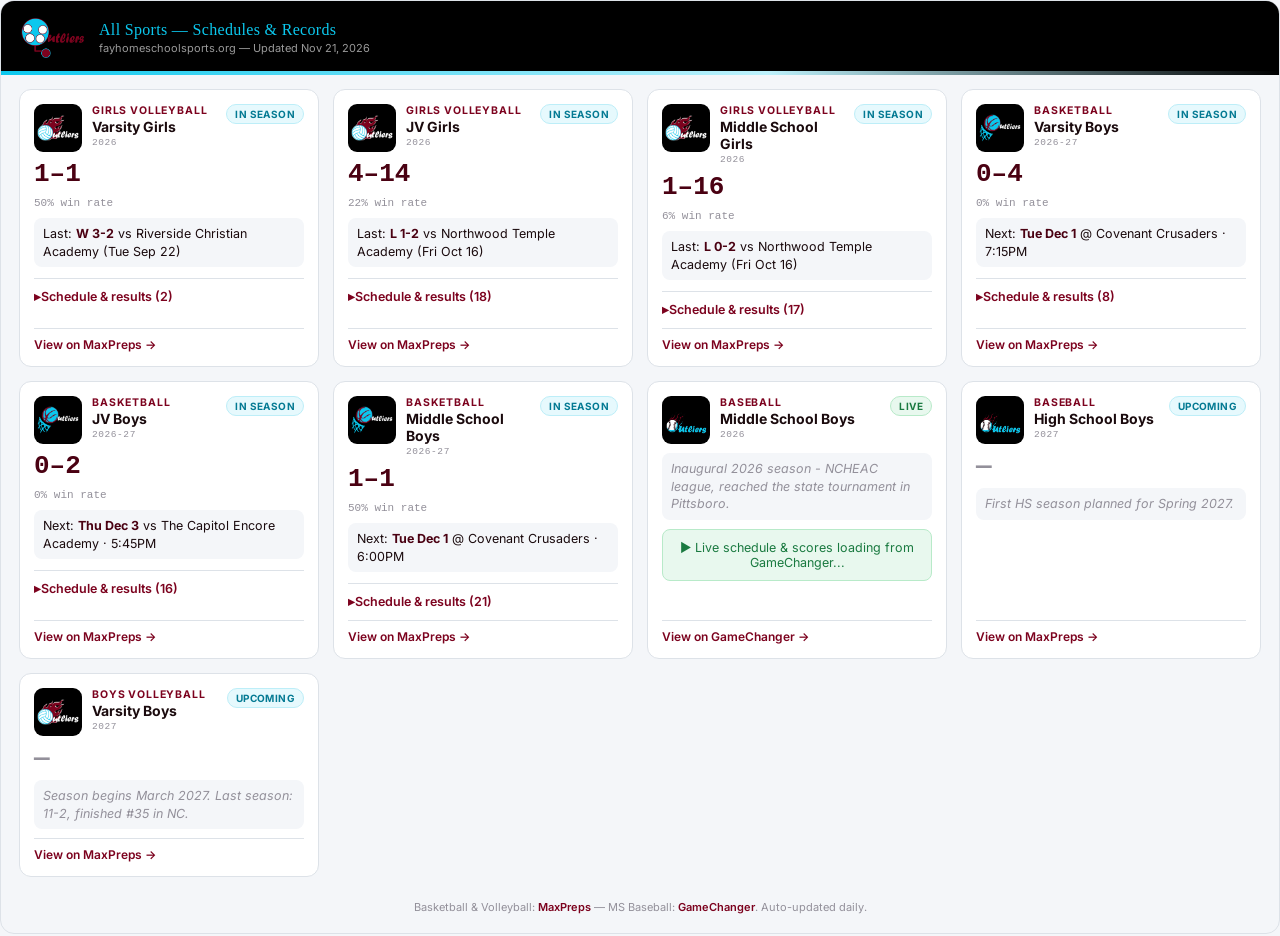
==== widget-all-sports.html @ 127111e1 "Daily update 2026-11-21 17:50 UTC" ====
<!DOCTYPE html>
<html lang="en">
<head>
<meta charset="UTF-8">
<meta name="viewport" content="width=device-width,initial-scale=1">
<title>Outliers Athletics</title>
<style>
*{box-sizing:border-box;margin:0;padding:0;}
body{background:#F4F6F9;font-family:'Inter',-apple-system,BlinkMacSystemFont,'Segoe UI',Roboto,sans-serif;color:#1a0a0d;}
.widget{border:1px solid #DDE2E8;border-radius:14px;overflow:hidden;background:#F4F6F9;}
.hdr{background:#000;color:#fff;padding:16px 20px;position:relative;display:flex;align-items:center;gap:14px;flex-wrap:wrap;}
.hdr::after{content:'';position:absolute;left:0;right:0;bottom:0;height:4px;background:linear-gradient(90deg,#0bc8ee,#bdf1fb 60%,transparent);}
.hdr img{height:42px;width:auto;}
.hdr-title{flex:1;}
.hdr h1{font-family:'Forte','Comic Sans MS',cursive;font-size:16px;color:#0bc8ee;font-weight:normal;letter-spacing:.02em;}
.hdr .upd{font-size:11px;opacity:.6;margin-top:2px;}
.grid{display:grid;grid-template-columns:repeat(auto-fit,minmax(260px,1fr));gap:14px;padding:14px 18px 18px;}
.card{background:#fff;border:1px solid #DDE2E8;border-radius:12px;padding:14px;display:flex;flex-direction:column;gap:9px;}
.card.err{border-color:#F5C9D1;background:#FDEDEF;}
.card-head{display:flex;align-items:flex-start;gap:10px;}
.badge{width:48px;height:48px;flex:none;background:#000;border-radius:9px;display:flex;align-items:center;justify-content:center;overflow:hidden;}
.badge img{width:88%;height:88%;object-fit:contain;}
.card-titles{flex:1;}
.sport{font-size:10.5px;letter-spacing:.08em;text-transform:uppercase;color:#7c021e;font-weight:700;margin-bottom:1px;}
.level{font-size:14px;font-weight:700;color:#1a0a0d;}
.yr{font-size:9.5px;letter-spacing:.06em;text-transform:uppercase;color:#93909a;font-family:monospace;margin-top:2px;}
.status{font-size:10px;font-weight:700;letter-spacing:.04em;text-transform:uppercase;padding:3px 8px;border-radius:999px;white-space:nowrap;flex:none;background:#F4F6F9;color:#93909a;border:1px solid #DDE2E8;}
.status.final{background:#FDEDEF;color:#7c021e;border-color:#F5C9D1;}
.status.pre{background:#E6F9FD;color:#047a93;border-color:#BDEEF8;}
.status.live{background:#E8F8EE;color:#1a7a40;border-color:#B8EAC9;}
.rec{font-size:26px;font-weight:800;color:#4a0112;font-family:monospace;line-height:1;}
.pct{font-size:11px;color:#93909a;font-family:monospace;margin-top:1px;}
.note{font-size:12.5px;color:#93909a;font-style:italic;line-height:1.4;background:#F4F6F9;border-radius:8px;padding:7px 9px;}
.nxt{font-size:12.5px;background:#F4F6F9;border-radius:8px;padding:7px 9px;line-height:1.4;}
.nxt strong{color:#4a0112;}
details{border-top:1px solid #DDE2E8;padding-top:8px;margin-top:2px;}
summary{font-size:12.5px;font-weight:600;color:#7c021e;cursor:pointer;list-style:none;padding:2px 0;}
summary::-webkit-details-marker{display:none;}
summary::before{content:'\25B8 ';}
details[open] summary::before{content:'\25BE ';}
.glist{margin-top:8px;display:flex;flex-direction:column;gap:5px;max-height:220px;overflow-y:auto;}
.grow{display:flex;justify-content:space-between;gap:6px;font-size:12px;padding:3px 2px;border-bottom:1px dashed #DDE2E8;}
.gdate{color:#93909a;flex:none;width:62px;font-family:monospace;}
.gopp{flex:1;}
.gres{font-family:monospace;font-weight:700;flex:none;}
.gres.w{color:#1f8a4c;}.gres.l{color:#b3273e;}
.mplink{margin-top:auto;font-size:12px;font-weight:600;color:#7c021e;text-decoration:none;border-top:1px solid #DDE2E8;padding-top:8px;display:block;}
.mplink:hover{color:#0bc8ee;}
.footer{font-size:11px;color:#93909a;text-align:center;padding:4px 18px 16px;line-height:1.6;}
.footer a{color:#7c021e;text-decoration:none;font-weight:600;}
.live-box{background:#E8F8EE;border:1px solid #B8EAC9;border-radius:8px;padding:10px;font-size:12.5px;color:#1a7a40;text-align:center;}
</style>
<link rel="preconnect" href="https://fonts.googleapis.com">
<link href="https://fonts.googleapis.com/css2?family=Inter:wght@400;600;700;800&display=swap" rel="stylesheet">
</head>
<body>
<div class="widget">
<div class="hdr">
  <img src="[data-uri]" alt="Outliers Athletics">
  <div class="hdr-title">
    <h1>All Sports &mdash; Schedules &amp; Records</h1>
    <div class="upd">fayhomeschoolsports.org &mdash; Updated Nov 21, 2026</div>
  </div>
</div>
<div class="grid"><div class="card"><div class="card-head"><div class="badge"><img src="[data-uri]" alt="Girls Volleyball"></div><div class="card-titles"><div class="sport">Girls Volleyball</div><div class="level">Varsity Girls</div><div class="yr">2026</div></div><span class="status pre">In Season</span></div><div class="rec">1&ndash;1</div><div class="pct">50% win rate</div><div class="nxt">Last: <strong>W 3-2</strong> vs Riverside Christian Academy (Tue Sep 22)</div><details><summary>Schedule &amp; results (2)</summary><div class="glist"><div class="grow"><span class="gdate">Mon Sep 14</span><span class="gopp">vs Alpha Academy</span><span class="gres l">L 0-3</span></div><div class="grow"><span class="gdate">Tue Sep 22</span><span class="gopp">vs Riverside Christian Academy</span><span class="gres w">W 3-2</span></div></div></details><a class="mplink" href="https://www.maxpreps.com/nc/fayetteville/fayetteville-outliers-outliers/volleyball/" target="_blank" rel="noopener">View on MaxPreps &rarr;</a></div><div class="card"><div class="card-head"><div class="badge"><img src="[data-uri]" alt="Girls Volleyball"></div><div class="card-titles"><div class="sport">Girls Volleyball</div><div class="level">JV Girls</div><div class="yr">2026</div></div><span class="status pre">In Season</span></div><div class="rec">4&ndash;14</div><div class="pct">22% win rate</div><div class="nxt">Last: <strong>L 1-2</strong> vs Northwood Temple Academy (Fri Oct 16)</div><details><summary>Schedule &amp; results (18)</summary><div class="glist"><div class="grow"><span class="gdate">Tue Aug 18</span><span class="gopp">@ Northwood Temple Academy</span><span class="gres l">L 0-2</span></div><div class="grow"><span class="gdate">Thu Aug 27</span><span class="gopp">@ Brookside Christian Academy</span><span class="gres w">W 3-1</span></div><div class="grow"><span class="gdate">Fri Aug 28</span><span class="gopp">@ Opponent TBA</span><span class="gres w">W 2-0</span></div><div class="grow"><span class="gdate">Mon Aug 31</span><span class="gopp">@ Liberty Christian Academy</span><span class="gres l">L 0-2</span></div><div class="grow"><span class="gdate">Tue Sep 1</span><span class="gopp">@ Opponent TBA</span><span class="gres l">L 0-3</span></div><div class="grow"><span class="gdate">Thu Sep 3</span><span class="gopp">@ Christ the Cornerstone Academy</span><span class="gres l">L 0-2</span></div><div class="grow"><span class="gdate">Tue Sep 8</span><span class="gopp">@ Riverside Christian Academy</span><span class="gres l">L 0-3</span></div><div class="grow"><span class="gdate">Fri Sep 11</span><span class="gopp">@ Opponent TBA</span><span class="gres l">L 0-2</span></div><div class="grow"><span class="gdate">Mon Sep 14</span><span class="gopp">vs Alpha Academy</span><span class="gres l">L 0-3</span></div><div class="grow"><span class="gdate">Tue Sep 15</span><span class="gopp">vs Father Capodanno</span><span class="gres l">L 1-3</span></div><div class="grow"><span class="gdate">Thu Sep 17</span><span class="gopp">vs Brookside Christian Academy</span><span class="gres w">W 3-0</span></div><div class="grow"><span class="gdate">Tue Sep 22</span><span class="gopp">vs Riverside Christian Academy</span><span class="gres l">L 0-2</span></div><div class="grow"><span class="gdate">Tue Sep 29</span><span class="gopp">vs Opponent TBA</span><span class="gres w">W 3-1</span></div><div class="grow"><span class="gdate">Thu Oct 1</span><span class="gopp">vs Opponent TBA</span><span class="gres l">L 1-3</span></div><div class="grow"><span class="gdate">Tue Oct 6</span><span class="gopp">vs Christ the Cornerstone Academy</span><span class="gres l">L 0-2</span></div><div class="grow"><span class="gdate">Thu Oct 8</span><span class="gopp">vs Opponent TBA</span><span class="gres l">L 0-3</span></div><div class="grow"><span class="gdate">Tue Oct 13</span><span class="gopp">@ Christ the Cornerstone Academy</span><span class="gres l">L 0-2</span></div><div class="grow"><span class="gdate">Fri Oct 16</span><span class="gopp">vs Northwood Temple Academy</span><span class="gres l">L 1-2</span></div></div></details><a class="mplink" href="https://www.maxpreps.com/nc/fayetteville/fayetteville-outliers-outliers/volleyball/jv/" target="_blank" rel="noopener">View on MaxPreps &rarr;</a></div><div class="card"><div class="card-head"><div class="badge"><img src="[data-uri]" alt="Girls Volleyball"></div><div class="card-titles"><div class="sport">Girls Volleyball</div><div class="level">Middle School Girls</div><div class="yr">2026</div></div><span class="status pre">In Season</span></div><div class="rec">1&ndash;16</div><div class="pct">6% win rate</div><div class="nxt">Last: <strong>L 0-2</strong> vs Northwood Temple Academy (Fri Oct 16)</div><details><summary>Schedule &amp; results (17)</summary><div class="glist"><div class="grow"><span class="gdate">Tue Aug 18</span><span class="gopp">@ Northwood Temple Academy</span><span class="gres l">L 0-2</span></div><div class="grow"><span class="gdate">Tue Aug 25</span><span class="gopp">@ Opponent TBA</span><span class="gres l">L 0-2</span></div><div class="grow"><span class="gdate">Fri Aug 28</span><span class="gopp">@ Opponent TBA</span><span class="gres w">W 2-1</span></div><div class="grow"><span class="gdate">Mon Aug 31</span><span class="gopp">@ Liberty Christian Academy</span><span class="gres l">L 0-2</span></div><div class="grow"><span class="gdate">Tue Sep 1</span><span class="gopp">@ Opponent TBA</span><span class="gres l">L 0-2</span></div><div class="grow"><span class="gdate">Tue Sep 8</span><span class="gopp">@ Riverside Christian Academy</span><span class="gres l">L 0-2</span></div><div class="grow"><span class="gdate">Wed Sep 9</span><span class="gopp">@ Opponent TBA</span><span class="gres l">L 0-2</span></div><div class="grow"><span class="gdate">Thu Sep 10</span><span class="gopp">@ Opponent TBA</span><span class="gres l">L 0-2</span></div><div class="grow"><span class="gdate">Fri Sep 11</span><span class="gopp">@ Opponent TBA</span><span class="gres l">L 0-2</span></div><div class="grow"><span class="gdate">Mon Sep 14</span><span class="gopp">vs Alpha Academy</span><span class="gres l">L 0-2</span></div><div class="grow"><span class="gdate">Mon Sep 21</span><span class="gopp">vs Opponent TBA</span><span class="gres l">L 0-2</span></div><div class="grow"><span class="gdate">Tue Sep 22</span><span class="gopp">vs Riverside Christian Academy</span><span class="gres l">L 0-2</span></div><div class="grow"><span class="gdate">Thu Sep 24</span><span class="gopp">vs Opponent TBA</span><span class="gres l">L 1-2</span></div><div class="grow"><span class="gdate">Mon Sep 28</span><span class="gopp">vs Opponent TBA</span><span class="gres l">L 0-2</span></div><div class="grow"><span class="gdate">Tue Sep 29</span><span class="gopp">vs Opponent TBA</span><span class="gres l">L 0-2</span></div><div class="grow"><span class="gdate">Thu Oct 8</span><span class="gopp">vs Opponent TBA</span><span class="gres l">L 0-2</span></div><div class="grow"><span class="gdate">Fri Oct 16</span><span class="gopp">vs Northwood Temple Academy</span><span class="gres l">L 0-2</span></div></div></details><a class="mplink" href="https://www.maxpreps.com/nc/fayetteville/fayetteville-outliers-outliers/volleyball/freshman/" target="_blank" rel="noopener">View on MaxPreps &rarr;</a></div><div class="card"><div class="card-head"><div class="badge"><img src="[data-uri]" alt="Basketball"></div><div class="card-titles"><div class="sport">Basketball</div><div class="level">Varsity Boys</div><div class="yr">2026-27</div></div><span class="status pre">In Season</span></div><div class="rec">0&ndash;4</div><div class="pct">0% win rate</div><div class="nxt">Next: <strong>Tue Dec 1</strong> @ Covenant Crusaders &middot; 7:15PM</div><details><summary>Schedule &amp; results (8)</summary><div class="glist"><div class="grow"><span class="gdate">Sat Nov 7</span><span class="gopp">vs Durham Flight HomeSchool</span><span class="gres l">L 10-59</span></div><div class="grow"><span class="gdate">Fri Nov 13</span><span class="gopp">vs SHHA</span><span class="gres l">L 34-44</span></div><div class="grow"><span class="gdate">Sat Nov 14</span><span class="gopp">vs WCAHS</span><span class="gres l">L 36-55</span></div><div class="grow"><span class="gdate">Tue Nov 17</span><span class="gopp">vs SHHA</span><span class="gres l">L 41-66</span></div><div class="grow"><span class="gdate">Tue Dec 1</span><span class="gopp">@ Covenant Crusaders</span><span class="gres">7:15PM</span></div><div class="grow"><span class="gdate">Fri Dec 4</span><span class="gopp">@ Father Capodanno</span><span class="gres">6:30PM</span></div><div class="grow"><span class="gdate">Mon Jan 4</span><span class="gopp">vs Covenant Crusaders</span><span class="gres">6:45PM</span></div><div class="grow"><span class="gdate">Tue Jan 19</span><span class="gopp">@ SHHA</span><span class="gres">6:30PM</span></div></div></details><a class="mplink" href="https://www.maxpreps.com/nc/fayetteville/fayetteville-outliers-outliers/basketball/" target="_blank" rel="noopener">View on MaxPreps &rarr;</a></div><div class="card"><div class="card-head"><div class="badge"><img src="[data-uri]" alt="Basketball"></div><div class="card-titles"><div class="sport">Basketball</div><div class="level">JV Boys</div><div class="yr">2026-27</div></div><span class="status pre">In Season</span></div><div class="rec">0&ndash;2</div><div class="pct">0% win rate</div><div class="nxt">Next: <strong>Thu Dec 3</strong> vs The Capitol Encore Academy &middot; 5:45PM</div><details><summary>Schedule &amp; results (16)</summary><div class="glist"><div class="grow"><span class="gdate">Sat Nov 7</span><span class="gopp">vs Oak Forest</span><span class="gres l">L 19-44</span></div><div class="grow"><span class="gdate">Mon Nov 16</span><span class="gopp">@ Freedom Christian Academy</span><span class="gres l">L 37-57</span></div><div class="grow"><span class="gdate">Thu Dec 3</span><span class="gopp">vs The Capitol Encore Academy</span><span class="gres">5:45PM</span></div><div class="grow"><span class="gdate">Thu Dec 10</span><span class="gopp">@ Freedom Christian Academy</span><span class="gres">4:00PM</span></div><div class="grow"><span class="gdate">Fri Dec 11</span><span class="gopp">vs Cornerstone Christian Academy</span><span class="gres">5:30PM</span></div><div class="grow"><span class="gdate">Mon Dec 14</span><span class="gopp">@ Ascend Leadership Academy</span><span class="gres">5:00PM</span></div><div class="grow"><span class="gdate">Tue Dec 15</span><span class="gopp">vs Cornerstone Christian Academy</span><span class="gres">5:30PM</span></div><div class="grow"><span class="gdate">Fri Jan 15</span><span class="gopp">vs Grovemont</span><span class="gres">7:00PM</span></div><div class="grow"><span class="gdate">Fri Jan 22</span><span class="gopp">vs Riverside Christian Academy</span><span class="gres">6:00PM</span></div><div class="grow"><span class="gdate">Tue Jan 26</span><span class="gopp">@ Alpha Academy</span><span class="gres">5:30PM</span></div><div class="grow"><span class="gdate">Fri Jan 29</span><span class="gopp">@ Cornerstone Christian Academy</span><span class="gres">6:30PM</span></div><div class="grow"><span class="gdate">Tue Feb 2</span><span class="gopp">vs Opponent TBA</span><span class="gres">5:30PM</span></div><div class="grow"><span class="gdate">Thu Feb 4</span><span class="gopp">@ Chatham HomeSchool</span><span class="gres">5:00PM</span></div><div class="grow"><span class="gdate">Mon Feb 8</span><span class="gopp">@ Riverside Christian Academy</span><span class="gres">7:30PM</span></div><div class="grow"><span class="gdate">Thu Feb 11</span><span class="gopp">@ Grovemont</span><span class="gres">7:15PM</span></div><div class="grow"><span class="gdate">Fri Feb 12</span><span class="gopp">vs South Wake</span><span class="gres">7:00PM</span></div></div></details><a class="mplink" href="https://www.maxpreps.com/nc/fayetteville/fayetteville-outliers-outliers/basketball/jv/" target="_blank" rel="noopener">View on MaxPreps &rarr;</a></div><div class="card"><div class="card-head"><div class="badge"><img src="[data-uri]" alt="Basketball"></div><div class="card-titles"><div class="sport">Basketball</div><div class="level">Middle School Boys</div><div class="yr">2026-27</div></div><span class="status pre">In Season</span></div><div class="rec">1&ndash;1</div><div class="pct">50% win rate</div><div class="nxt">Next: <strong>Tue Dec 1</strong> @ Covenant Crusaders &middot; 6:00PM</div><details><summary>Schedule &amp; results (21)</summary><div class="glist"><div class="grow"><span class="gdate">Mon Nov 16</span><span class="gopp">@ Freedom Christian Academy</span><span class="gres l">L 29-51</span></div><div class="grow"><span class="gdate">Tue Nov 17</span><span class="gopp">vs Brookside Christian Academy</span><span class="gres w">W 21-17</span></div><div class="grow"><span class="gdate">Tue Dec 1</span><span class="gopp">@ Covenant Crusaders</span><span class="gres">6:00PM</span></div><div class="grow"><span class="gdate">Thu Dec 3</span><span class="gopp">vs The Capitol Encore Academy</span><span class="gres">4:30PM</span></div><div class="grow"><span class="gdate">Mon Dec 7</span><span class="gopp">@ Opponent TBA</span><span class="gres">4:30PM</span></div><div class="grow"><span class="gdate">Fri Dec 11</span><span class="gopp">vs Cornerstone Christian Academy</span><span class="gres">4:30PM</span></div><div class="grow"><span class="gdate">Tue Dec 15</span><span class="gopp">vs Cornerstone Christian Academy</span><span class="gres">4:30PM</span></div><div class="grow"><span class="gdate">Mon Jan 4</span><span class="gopp">vs Covenant Crusaders</span><span class="gres">5:30PM</span></div><div class="grow"><span class="gdate">Thu Jan 7</span><span class="gopp">vs Opponent TBA</span><span class="gres">4:00PM</span></div><div class="grow"><span class="gdate">Fri Jan 8</span><span class="gopp">vs Opponent TBA</span><span class="gres">4:30PM</span></div><div class="grow"><span class="gdate">Tue Jan 12</span><span class="gopp">@ Brookside Christian Academy</span><span class="gres">4:00PM</span></div><div class="grow"><span class="gdate">Thu Jan 14</span><span class="gopp">@ Opponent TBA</span><span class="gres">4:00PM</span></div><div class="grow"><span class="gdate">Fri Jan 15</span><span class="gopp">vs Grovemont</span><span class="gres">6:00PM</span></div><div class="grow"><span class="gdate">Fri Jan 22</span><span class="gopp">vs Riverside Christian Academy</span><span class="gres">5:00PM</span></div><div class="grow"><span class="gdate">Tue Jan 26</span><span class="gopp">@ Alpha Academy</span><span class="gres">4:30PM</span></div><div class="grow"><span class="gdate">Fri Jan 29</span><span class="gopp">@ Cornerstone Christian Academy</span><span class="gres">5:15PM</span></div><div class="grow"><span class="gdate">Tue Feb 2</span><span class="gopp">vs Opponent TBA</span><span class="gres">4:30PM</span></div><div class="grow"><span class="gdate">Thu Feb 4</span><span class="gopp">@ Chatham HomeSchool</span><span class="gres">4:00PM</span></div><div class="grow"><span class="gdate">Mon Feb 8</span><span class="gopp">@ Riverside Christian Academy</span><span class="gres">6:30PM</span></div><div class="grow"><span class="gdate">Thu Feb 11</span><span class="gopp">@ Grovemont</span><span class="gres">6:15PM</span></div><div class="grow"><span class="gdate">Fri Feb 12</span><span class="gopp">vs South Wake</span><span class="gres">6:00PM</span></div></div></details><a class="mplink" href="https://www.maxpreps.com/nc/fayetteville/fayetteville-outliers-outliers/basketball/freshman/" target="_blank" rel="noopener">View on MaxPreps &rarr;</a></div><div class="card"><div class="card-head"><div class="badge"><img src="[data-uri]" alt="Baseball"></div><div class="card-titles"><div class="sport">Baseball</div><div class="level">Middle School Boys</div><div class="yr">2026</div></div><span class="status live">Live</span></div><div class="note">Inaugural 2026 season - NCHEAC league, reached the state tournament in Pittsboro.</div><div class="live-box" id="gc-baseball-ms">&#9654; Live schedule &amp; scores loading from GameChanger...</div><a class="mplink" href="https://web.gc.com/teams/kGxt3T18uW0u/2026-spring-fayetteville-outliers-msb" target="_blank" rel="noopener">View on GameChanger &rarr;</a></div><div class="card"><div class="card-head"><div class="badge"><img src="[data-uri]" alt="Baseball"></div><div class="card-titles"><div class="sport">Baseball</div><div class="level">High School Boys</div><div class="yr">2027</div></div><span class="status pre">Upcoming</span></div><div class="rec" style="color:#93909a">&mdash;</div><div class="note">First HS season planned for Spring 2027.</div><a class="mplink" href="https://www.maxpreps.com/nc/fayetteville/fayetteville-outliers-outliers/baseball/" target="_blank" rel="noopener">View on MaxPreps &rarr;</a></div><div class="card"><div class="card-head"><div class="badge"><img src="[data-uri]" alt="Boys Volleyball"></div><div class="card-titles"><div class="sport">Boys Volleyball</div><div class="level">Varsity Boys</div><div class="yr">2027</div></div><span class="status pre">Upcoming</span></div><div class="rec" style="color:#93909a">&mdash;</div><div class="note">Season begins March 2027. Last season: 11-2, finished #35 in NC.</div><a class="mplink" href="https://www.maxpreps.com/nc/fayetteville/fayetteville-outliers-outliers/volleyball/boys/" target="_blank" rel="noopener">View on MaxPreps &rarr;</a></div></div>
<div class="footer">Basketball &amp; Volleyball: <a href="https://www.maxpreps.com/nc/fayetteville/fayetteville-outliers-outliers/">MaxPreps</a> &mdash; MS Baseball: <a href="https://web.gc.com/teams/kGxt3T18uW0u/2026-spring-fayetteville-outliers-msb">GameChanger</a>. Auto-updated daily.</div>
</div>

<script src="https://widgets.gc.com/static/js/sdk.v1.js"></script>
<script>
(function(){
  var GC_ID="9b48626c-98b5-400b-9f19-467268938605";
  if(window.GC&&window.GC.team&&window.GC.team.schedule){
    window.GC.team.schedule.init({target:"#gc-baseball-ms",widgetId:GC_ID,maxVerticalGamesVisible:4});
  }
})();
</script>
</body>
</html>
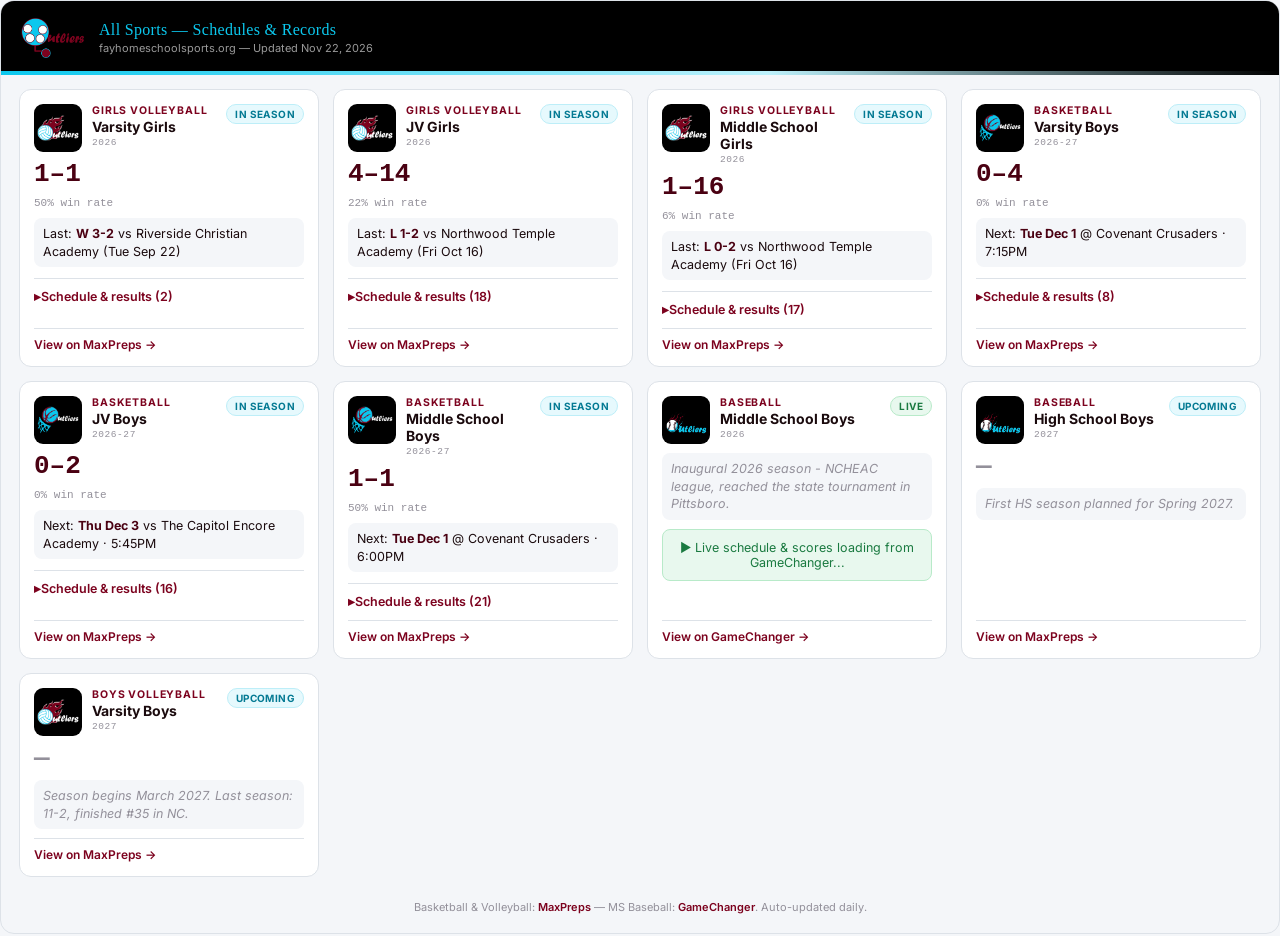
==== commit c0a4d2ea: "Daily update 2026-11-22 18:09 UTC" ====
--- a/widget-all-sports.html
+++ b/widget-all-sports.html
@@ -59,7 +59,7 @@
   <img src="[data-uri]" alt="Outliers Athletics">
   <div class="hdr-title">
     <h1>All Sports &mdash; Schedules &amp; Records</h1>
-    <div class="upd">fayhomeschoolsports.org &mdash; Updated Nov 21, 2026</div>
+    <div class="upd">fayhomeschoolsports.org &mdash; Updated Nov 22, 2026</div>
   </div>
 </div>
 <div class="grid"><div class="card"><div class="card-head"><div class="badge"><img src="[data-uri]" alt="Girls Volleyball"></div><div class="card-titles"><div class="sport">Girls Volleyball</div><div class="level">Varsity Girls</div><div class="yr">2026</div></div><span class="status pre">In Season</span></div><div class="rec">1&ndash;1</div><div class="pct">50% win rate</div><div class="nxt">Last: <strong>W 3-2</strong> vs Riverside Christian Academy (Tue Sep 22)</div><details><summary>Schedule &amp; results (2)</summary><div class="glist"><div class="grow"><span class="gdate">Mon Sep 14</span><span class="gopp">vs Alpha Academy</span><span class="gres l">L 0-3</span></div><div class="grow"><span class="gdate">Tue Sep 22</span><span class="gopp">vs Riverside Christian Academy</span><span class="gres w">W 3-2</span></div></div></details><a class="mplink" href="https://www.maxpreps.com/nc/fayetteville/fayetteville-outliers-outliers/volleyball/" target="_blank" rel="noopener">View on MaxPreps &rarr;</a></div><div class="card"><div class="card-head"><div class="badge"><img src="[data-uri]" alt="Girls Volleyball"></div><div class="card-titles"><div class="sport">Girls Volleyball</div><div class="level">JV Girls</div><div class="yr">2026</div></div><span class="status pre">In Season</span></div><div class="rec">4&ndash;14</div><div class="pct">22% win rate</div><div class="nxt">Last: <strong>L 1-2</strong> vs Northwood Temple Academy (Fri Oct 16)</div><details><summary>Schedule &amp; results (18)</summary><div class="glist"><div class="grow"><span class="gdate">Tue Aug 18</span><span class="gopp">@ Northwood Temple Academy</span><span class="gres l">L 0-2</span></div><div class="grow"><span class="gdate">Thu Aug 27</span><span class="gopp">@ Brookside Christian Academy</span><span class="gres w">W 3-1</span></div><div class="grow"><span class="gdate">Fri Aug 28</span><span class="gopp">@ Opponent TBA</span><span class="gres w">W 2-0</span></div><div class="grow"><span class="gdate">Mon Aug 31</span><span class="gopp">@ Liberty Christian Academy</span><span class="gres l">L 0-2</span></div><div class="grow"><span class="gdate">Tue Sep 1</span><span class="gopp">@ Opponent TBA</span><span class="gres l">L 0-3</span></div><div class="grow"><span class="gdate">Thu Sep 3</span><span class="gopp">@ Christ the Cornerstone Academy</span><span class="gres l">L 0-2</span></div><div class="grow"><span class="gdate">Tue Sep 8</span><span class="gopp">@ Riverside Christian Academy</span><span class="gres l">L 0-3</span></div><div class="grow"><span class="gdate">Fri Sep 11</span><span class="gopp">@ Opponent TBA</span><span class="gres l">L 0-2</span></div><div class="grow"><span class="gdate">Mon Sep 14</span><span class="gopp">vs Alpha Academy</span><span class="gres l">L 0-3</span></div><div class="grow"><span class="gdate">Tue Sep 15</span><span class="gopp">vs Father Capodanno</span><span class="gres l">L 1-3</span></div><div class="grow"><span class="gdate">Thu Sep 17</span><span class="gopp">vs Brookside Christian Academy</span><span class="gres w">W 3-0</span></div><div class="grow"><span class="gdate">Tue Sep 22</span><span class="gopp">vs Riverside Christian Academy</span><span class="gres l">L 0-2</span></div><div class="grow"><span class="gdate">Tue Sep 29</span><span class="gopp">vs Opponent TBA</span><span class="gres w">W 3-1</span></div><div class="grow"><span class="gdate">Thu Oct 1</span><span class="gopp">vs Opponent TBA</span><span class="gres l">L 1-3</span></div><div class="grow"><span class="gdate">Tue Oct 6</span><span class="gopp">vs Christ the Cornerstone Academy</span><span class="gres l">L 0-2</span></div><div class="grow"><span class="gdate">Thu Oct 8</span><span class="gopp">vs Opponent TBA</span><span class="gres l">L 0-3</span></div><div class="grow"><span class="gdate">Tue Oct 13</span><span class="gopp">@ Christ the Cornerstone Academy</span><span class="gres l">L 0-2</span></div><div class="grow"><span class="gdate">Fri Oct 16</span><span class="gopp">vs Northwood Temple Academy</span><span class="gres l">L 1-2</span></div></div></details><a class="mplink" href="https://www.maxpreps.com/nc/fayetteville/fayetteville-outliers-outliers/volleyball/jv/" target="_blank" rel="noopener">View on MaxPreps &rarr;</a></div><div class="card"><div class="card-head"><div class="badge"><img src="[data-uri]" alt="Girls Volleyball"></div><div class="card-titles"><div class="sport">Girls Volleyball</div><div class="level">Middle School Girls</div><div class="yr">2026</div></div><span class="status pre">In Season</span></div><div class="rec">1&ndash;16</div><div class="pct">6% win rate</div><div class="nxt">Last: <strong>L 0-2</strong> vs Northwood Temple Academy (Fri Oct 16)</div><details><summary>Schedule &amp; results (17)</summary><div class="glist"><div class="grow"><span class="gdate">Tue Aug 18</span><span class="gopp">@ Northwood Temple Academy</span><span class="gres l">L 0-2</span></div><div class="grow"><span class="gdate">Tue Aug 25</span><span class="gopp">@ Opponent TBA</span><span class="gres l">L 0-2</span></div><div class="grow"><span class="gdate">Fri Aug 28</span><span class="gopp">@ Opponent TBA</span><span class="gres w">W 2-1</span></div><div class="grow"><span class="gdate">Mon Aug 31</span><span class="gopp">@ Liberty Christian Academy</span><span class="gres l">L 0-2</span></div><div class="grow"><span class="gdate">Tue Sep 1</span><span class="gopp">@ Opponent TBA</span><span class="gres l">L 0-2</span></div><div class="grow"><span class="gdate">Tue Sep 8</span><span class="gopp">@ Riverside Christian Academy</span><span class="gres l">L 0-2</span></div><div class="grow"><span class="gdate">Wed Sep 9</span><span class="gopp">@ Opponent TBA</span><span class="gres l">L 0-2</span></div><div class="grow"><span class="gdate">Thu Sep 10</span><span class="gopp">@ Opponent TBA</span><span class="gres l">L 0-2</span></div><div class="grow"><span class="gdate">Fri Sep 11</span><span class="gopp">@ Opponent TBA</span><span class="gres l">L 0-2</span></div><div class="grow"><span class="gdate">Mon Sep 14</span><span class="gopp">vs Alpha Academy</span><span class="gres l">L 0-2</span></div><div class="grow"><span class="gdate">Mon Sep 21</span><span class="gopp">vs Opponent TBA</span><span class="gres l">L 0-2</span></div><div class="grow"><span class="gdate">Tue Sep 22</span><span class="gopp">vs Riverside Christian Academy</span><span class="gres l">L 0-2</span></div><div class="grow"><span class="gdate">Thu Sep 24</span><span class="gopp">vs Opponent TBA</span><span class="gres l">L 1-2</span></div><div class="grow"><span class="gdate">Mon Sep 28</span><span class="gopp">vs Opponent TBA</span><span class="gres l">L 0-2</span></div><div class="grow"><span class="gdate">Tue Sep 29</span><span class="gopp">vs Opponent TBA</span><span class="gres l">L 0-2</span></div><div class="grow"><span class="gdate">Thu Oct 8</span><span class="gopp">vs Opponent TBA</span><span class="gres l">L 0-2</span></div><div class="grow"><span class="gdate">Fri Oct 16</span><span class="gopp">vs Northwood Temple Academy</span><span class="gres l">L 0-2</span></div></div></details><a class="mplink" href="https://www.maxpreps.com/nc/fayetteville/fayetteville-outliers-outliers/volleyball/freshman/" target="_blank" rel="noopener">View on MaxPreps &rarr;</a></div><div class="card"><div class="card-head"><div class="badge"><img src="[data-uri]" alt="Basketball"></div><div class="card-titles"><div class="sport">Basketball</div><div class="level">Varsity Boys</div><div class="yr">2026-27</div></div><span class="status pre">In Season</span></div><div class="rec">0&ndash;4</div><div class="pct">0% win rate</div><div class="nxt">Next: <strong>Tue Dec 1</strong> @ Covenant Crusaders &middot; 7:15PM</div><details><summary>Schedule &amp; results (8)</summary><div class="glist"><div class="grow"><span class="gdate">Sat Nov 7</span><span class="gopp">vs Durham Flight HomeSchool</span><span class="gres l">L 10-59</span></div><div class="grow"><span class="gdate">Fri Nov 13</span><span class="gopp">vs SHHA</span><span class="gres l">L 34-44</span></div><div class="grow"><span class="gdate">Sat Nov 14</span><span class="gopp">vs WCAHS</span><span class="gres l">L 36-55</span></div><div class="grow"><span class="gdate">Tue Nov 17</span><span class="gopp">vs SHHA</span><span class="gres l">L 41-66</span></div><div class="grow"><span class="gdate">Tue Dec 1</span><span class="gopp">@ Covenant Crusaders</span><span class="gres">7:15PM</span></div><div class="grow"><span class="gdate">Fri Dec 4</span><span class="gopp">@ Father Capodanno</span><span class="gres">6:30PM</span></div><div class="grow"><span class="gdate">Mon Jan 4</span><span class="gopp">vs Covenant Crusaders</span><span class="gres">6:45PM</span></div><div class="grow"><span class="gdate">Tue Jan 19</span><span class="gopp">@ SHHA</span><span class="gres">6:30PM</span></div></div></details><a class="mplink" href="https://www.maxpreps.com/nc/fayetteville/fayetteville-outliers-outliers/basketball/" target="_blank" rel="noopener">View on MaxPreps &rarr;</a></div><div class="card"><div class="card-head"><div class="badge"><img src="[data-uri]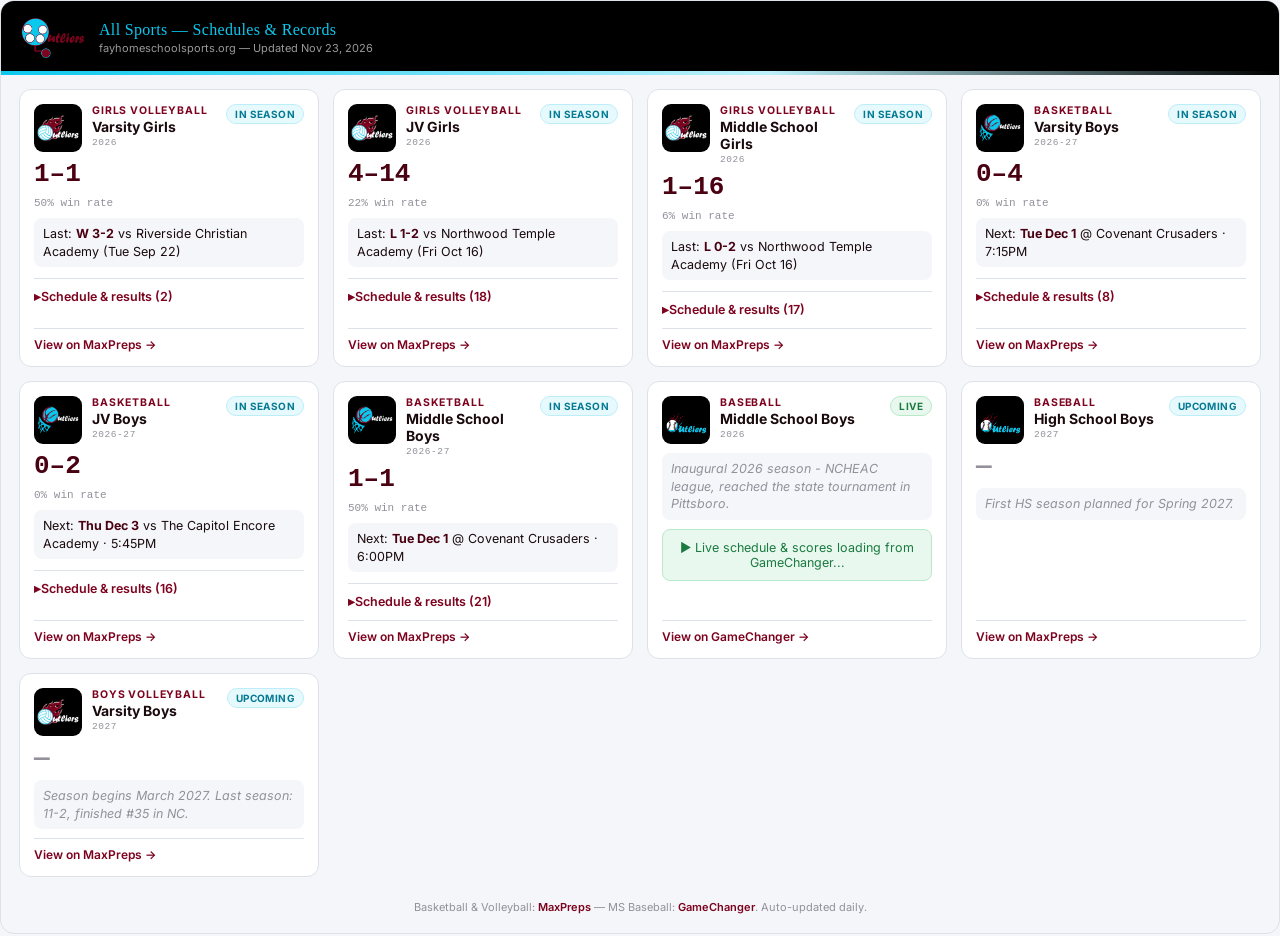
==== commit 8d4776a6: "Daily update 2026-11-23 22:20 UTC" ====
--- a/widget-all-sports.html
+++ b/widget-all-sports.html
@@ -59,7 +59,7 @@
   <img src="[data-uri]" alt="Outliers Athletics">
   <div class="hdr-title">
     <h1>All Sports &mdash; Schedules &amp; Records</h1>
-    <div class="upd">fayhomeschoolsports.org &mdash; Updated Nov 22, 2026</div>
+    <div class="upd">fayhomeschoolsports.org &mdash; Updated Nov 23, 2026</div>
   </div>
 </div>
 <div class="grid"><div class="card"><div class="card-head"><div class="badge"><img src="[data-uri]" alt="Girls Volleyball"></div><div class="card-titles"><div class="sport">Girls Volleyball</div><div class="level">Varsity Girls</div><div class="yr">2026</div></div><span class="status pre">In Season</span></div><div class="rec">1&ndash;1</div><div class="pct">50% win rate</div><div class="nxt">Last: <strong>W 3-2</strong> vs Riverside Christian Academy (Tue Sep 22)</div><details><summary>Schedule &amp; results (2)</summary><div class="glist"><div class="grow"><span class="gdate">Mon Sep 14</span><span class="gopp">vs Alpha Academy</span><span class="gres l">L 0-3</span></div><div class="grow"><span class="gdate">Tue Sep 22</span><span class="gopp">vs Riverside Christian Academy</span><span class="gres w">W 3-2</span></div></div></details><a class="mplink" href="https://www.maxpreps.com/nc/fayetteville/fayetteville-outliers-outliers/volleyball/" target="_blank" rel="noopener">View on MaxPreps &rarr;</a></div><div class="card"><div class="card-head"><div class="badge"><img src="[data-uri]" alt="Girls Volleyball"></div><div class="card-titles"><div class="sport">Girls Volleyball</div><div class="level">JV Girls</div><div class="yr">2026</div></div><span class="status pre">In Season</span></div><div class="rec">4&ndash;14</div><div class="pct">22% win rate</div><div class="nxt">Last: <strong>L 1-2</strong> vs Northwood Temple Academy (Fri Oct 16)</div><details><summary>Schedule &amp; results (18)</summary><div class="glist"><div class="grow"><span class="gdate">Tue Aug 18</span><span class="gopp">@ Northwood Temple Academy</span><span class="gres l">L 0-2</span></div><div class="grow"><span class="gdate">Thu Aug 27</span><span class="gopp">@ Brookside Christian Academy</span><span class="gres w">W 3-1</span></div><div class="grow"><span class="gdate">Fri Aug 28</span><span class="gopp">@ Opponent TBA</span><span class="gres w">W 2-0</span></div><div class="grow"><span class="gdate">Mon Aug 31</span><span class="gopp">@ Liberty Christian Academy</span><span class="gres l">L 0-2</span></div><div class="grow"><span class="gdate">Tue Sep 1</span><span class="gopp">@ Opponent TBA</span><span class="gres l">L 0-3</span></div><div class="grow"><span class="gdate">Thu Sep 3</span><span class="gopp">@ Christ the Cornerstone Academy</span><span class="gres l">L 0-2</span></div><div class="grow"><span class="gdate">Tue Sep 8</span><span class="gopp">@ Riverside Christian Academy</span><span class="gres l">L 0-3</span></div><div class="grow"><span class="gdate">Fri Sep 11</span><span class="gopp">@ Opponent TBA</span><span class="gres l">L 0-2</span></div><div class="grow"><span class="gdate">Mon Sep 14</span><span class="gopp">vs Alpha Academy</span><span class="gres l">L 0-3</span></div><div class="grow"><span class="gdate">Tue Sep 15</span><span class="gopp">vs Father Capodanno</span><span class="gres l">L 1-3</span></div><div class="grow"><span class="gdate">Thu Sep 17</span><span class="gopp">vs Brookside Christian Academy</span><span class="gres w">W 3-0</span></div><div class="grow"><span class="gdate">Tue Sep 22</span><span class="gopp">vs Riverside Christian Academy</span><span class="gres l">L 0-2</span></div><div class="grow"><span class="gdate">Tue Sep 29</span><span class="gopp">vs Opponent TBA</span><span class="gres w">W 3-1</span></div><div class="grow"><span class="gdate">Thu Oct 1</span><span class="gopp">vs Opponent TBA</span><span class="gres l">L 1-3</span></div><div class="grow"><span class="gdate">Tue Oct 6</span><span class="gopp">vs Christ the Cornerstone Academy</span><span class="gres l">L 0-2</span></div><div class="grow"><span class="gdate">Thu Oct 8</span><span class="gopp">vs Opponent TBA</span><span class="gres l">L 0-3</span></div><div class="grow"><span class="gdate">Tue Oct 13</span><span class="gopp">@ Christ the Cornerstone Academy</span><span class="gres l">L 0-2</span></div><div class="grow"><span class="gdate">Fri Oct 16</span><span class="gopp">vs Northwood Temple Academy</span><span class="gres l">L 1-2</span></div></div></details><a class="mplink" href="https://www.maxpreps.com/nc/fayetteville/fayetteville-outliers-outliers/volleyball/jv/" target="_blank" rel="noopener">View on MaxPreps &rarr;</a></div><div class="card"><div class="card-head"><div class="badge"><img src="[data-uri]" alt="Girls Volleyball"></div><div class="card-titles"><div class="sport">Girls Volleyball</div><div class="level">Middle School Girls</div><div class="yr">2026</div></div><span class="status pre">In Season</span></div><div class="rec">1&ndash;16</div><div class="pct">6% win rate</div><div class="nxt">Last: <strong>L 0-2</strong> vs Northwood Temple Academy (Fri Oct 16)</div><details><summary>Schedule &amp; results (17)</summary><div class="glist"><div class="grow"><span class="gdate">Tue Aug 18</span><span class="gopp">@ Northwood Temple Academy</span><span class="gres l">L 0-2</span></div><div class="grow"><span class="gdate">Tue Aug 25</span><span class="gopp">@ Opponent TBA</span><span class="gres l">L 0-2</span></div><div class="grow"><span class="gdate">Fri Aug 28</span><span class="gopp">@ Opponent TBA</span><span class="gres w">W 2-1</span></div><div class="grow"><span class="gdate">Mon Aug 31</span><span class="gopp">@ Liberty Christian Academy</span><span class="gres l">L 0-2</span></div><div class="grow"><span class="gdate">Tue Sep 1</span><span class="gopp">@ Opponent TBA</span><span class="gres l">L 0-2</span></div><div class="grow"><span class="gdate">Tue Sep 8</span><span class="gopp">@ Riverside Christian Academy</span><span class="gres l">L 0-2</span></div><div class="grow"><span class="gdate">Wed Sep 9</span><span class="gopp">@ Opponent TBA</span><span class="gres l">L 0-2</span></div><div class="grow"><span class="gdate">Thu Sep 10</span><span class="gopp">@ Opponent TBA</span><span class="gres l">L 0-2</span></div><div class="grow"><span class="gdate">Fri Sep 11</span><span class="gopp">@ Opponent TBA</span><span class="gres l">L 0-2</span></div><div class="grow"><span class="gdate">Mon Sep 14</span><span class="gopp">vs Alpha Academy</span><span class="gres l">L 0-2</span></div><div class="grow"><span class="gdate">Mon Sep 21</span><span class="gopp">vs Opponent TBA</span><span class="gres l">L 0-2</span></div><div class="grow"><span class="gdate">Tue Sep 22</span><span class="gopp">vs Riverside Christian Academy</span><span class="gres l">L 0-2</span></div><div class="grow"><span class="gdate">Thu Sep 24</span><span class="gopp">vs Opponent TBA</span><span class="gres l">L 1-2</span></div><div class="grow"><span class="gdate">Mon Sep 28</span><span class="gopp">vs Opponent TBA</span><span class="gres l">L 0-2</span></div><div class="grow"><span class="gdate">Tue Sep 29</span><span class="gopp">vs Opponent TBA</span><span class="gres l">L 0-2</span></div><div class="grow"><span class="gdate">Thu Oct 8</span><span class="gopp">vs Opponent TBA</span><span class="gres l">L 0-2</span></div><div class="grow"><span class="gdate">Fri Oct 16</span><span class="gopp">vs Northwood Temple Academy</span><span class="gres l">L 0-2</span></div></div></details><a class="mplink" href="https://www.maxpreps.com/nc/fayetteville/fayetteville-outliers-outliers/volleyball/freshman/" target="_blank" rel="noopener">View on MaxPreps &rarr;</a></div><div class="card"><div class="card-head"><div class="badge"><img src="[data-uri]" alt="Basketball"></div><div class="card-titles"><div class="sport">Basketball</div><div class="level">Varsity Boys</div><div class="yr">2026-27</div></div><span class="status pre">In Season</span></div><div class="rec">0&ndash;4</div><div class="pct">0% win rate</div><div class="nxt">Next: <strong>Tue Dec 1</strong> @ Covenant Crusaders &middot; 7:15PM</div><details><summary>Schedule &amp; results (8)</summary><div class="glist"><div class="grow"><span class="gdate">Sat Nov 7</span><span class="gopp">vs Durham Flight HomeSchool</span><span class="gres l">L 10-59</span></div><div class="grow"><span class="gdate">Fri Nov 13</span><span class="gopp">vs SHHA</span><span class="gres l">L 34-44</span></div><div class="grow"><span class="gdate">Sat Nov 14</span><span class="gopp">vs WCAHS</span><span class="gres l">L 36-55</span></div><div class="grow"><span class="gdate">Tue Nov 17</span><span class="gopp">vs SHHA</span><span class="gres l">L 41-66</span></div><div class="grow"><span class="gdate">Tue Dec 1</span><span class="gopp">@ Covenant Crusaders</span><span class="gres">7:15PM</span></div><div class="grow"><span class="gdate">Fri Dec 4</span><span class="gopp">@ Father Capodanno</span><span class="gres">6:30PM</span></div><div class="grow"><span class="gdate">Mon Jan 4</span><span class="gopp">vs Covenant Crusaders</span><span class="gres">6:45PM</span></div><div class="grow"><span class="gdate">Tue Jan 19</span><span class="gopp">@ SHHA</span><span class="gres">6:30PM</span></div></div></details><a class="mplink" href="https://www.maxpreps.com/nc/fayetteville/fayetteville-outliers-outliers/basketball/" target="_blank" rel="noopener">View on MaxPreps &rarr;</a></div><div class="card"><div class="card-head"><div class="badge"><img src="[data-uri]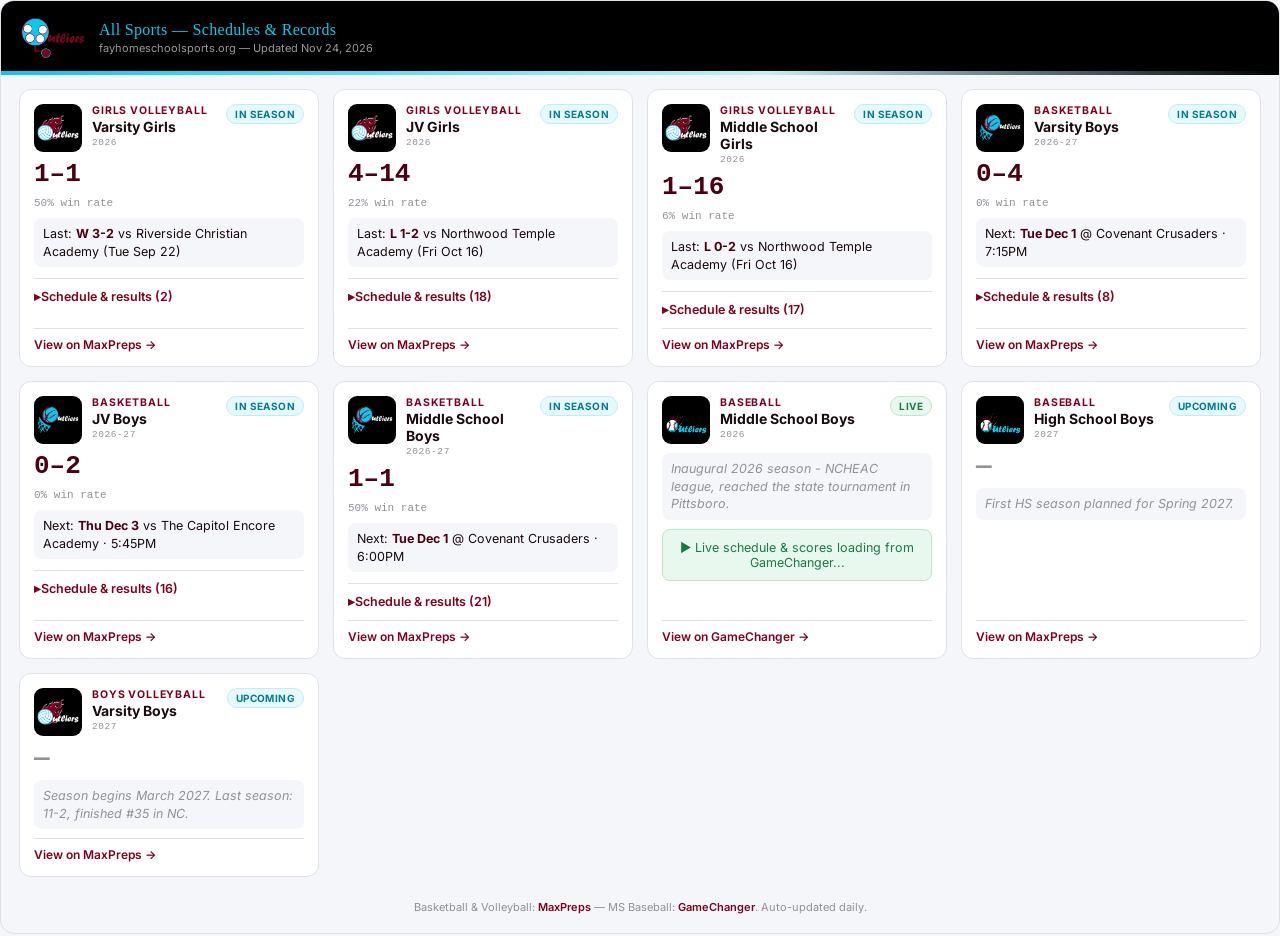
==== commit 44d970b4: "Daily update 2026-11-24 20:57 UTC" ====
--- a/widget-all-sports.html
+++ b/widget-all-sports.html
@@ -59,7 +59,7 @@
   <img src="[data-uri]" alt="Outliers Athletics">
   <div class="hdr-title">
     <h1>All Sports &mdash; Schedules &amp; Records</h1>
-    <div class="upd">fayhomeschoolsports.org &mdash; Updated Nov 23, 2026</div>
+    <div class="upd">fayhomeschoolsports.org &mdash; Updated Nov 24, 2026</div>
   </div>
 </div>
 <div class="grid"><div class="card"><div class="card-head"><div class="badge"><img src="[data-uri]" alt="Girls Volleyball"></div><div class="card-titles"><div class="sport">Girls Volleyball</div><div class="level">Varsity Girls</div><div class="yr">2026</div></div><span class="status pre">In Season</span></div><div class="rec">1&ndash;1</div><div class="pct">50% win rate</div><div class="nxt">Last: <strong>W 3-2</strong> vs Riverside Christian Academy (Tue Sep 22)</div><details><summary>Schedule &amp; results (2)</summary><div class="glist"><div class="grow"><span class="gdate">Mon Sep 14</span><span class="gopp">vs Alpha Academy</span><span class="gres l">L 0-3</span></div><div class="grow"><span class="gdate">Tue Sep 22</span><span class="gopp">vs Riverside Christian Academy</span><span class="gres w">W 3-2</span></div></div></details><a class="mplink" href="https://www.maxpreps.com/nc/fayetteville/fayetteville-outliers-outliers/volleyball/" target="_blank" rel="noopener">View on MaxPreps &rarr;</a></div><div class="card"><div class="card-head"><div class="badge"><img src="[data-uri]" alt="Girls Volleyball"></div><div class="card-titles"><div class="sport">Girls Volleyball</div><div class="level">JV Girls</div><div class="yr">2026</div></div><span class="status pre">In Season</span></div><div class="rec">4&ndash;14</div><div class="pct">22% win rate</div><div class="nxt">Last: <strong>L 1-2</strong> vs Northwood Temple Academy (Fri Oct 16)</div><details><summary>Schedule &amp; results (18)</summary><div class="glist"><div class="grow"><span class="gdate">Tue Aug 18</span><span class="gopp">@ Northwood Temple Academy</span><span class="gres l">L 0-2</span></div><div class="grow"><span class="gdate">Thu Aug 27</span><span class="gopp">@ Brookside Christian Academy</span><span class="gres w">W 3-1</span></div><div class="grow"><span class="gdate">Fri Aug 28</span><span class="gopp">@ Opponent TBA</span><span class="gres w">W 2-0</span></div><div class="grow"><span class="gdate">Mon Aug 31</span><span class="gopp">@ Liberty Christian Academy</span><span class="gres l">L 0-2</span></div><div class="grow"><span class="gdate">Tue Sep 1</span><span class="gopp">@ Opponent TBA</span><span class="gres l">L 0-3</span></div><div class="grow"><span class="gdate">Thu Sep 3</span><span class="gopp">@ Christ the Cornerstone Academy</span><span class="gres l">L 0-2</span></div><div class="grow"><span class="gdate">Tue Sep 8</span><span class="gopp">@ Riverside Christian Academy</span><span class="gres l">L 0-3</span></div><div class="grow"><span class="gdate">Fri Sep 11</span><span class="gopp">@ Opponent TBA</span><span class="gres l">L 0-2</span></div><div class="grow"><span class="gdate">Mon Sep 14</span><span class="gopp">vs Alpha Academy</span><span class="gres l">L 0-3</span></div><div class="grow"><span class="gdate">Tue Sep 15</span><span class="gopp">vs Father Capodanno</span><span class="gres l">L 1-3</span></div><div class="grow"><span class="gdate">Thu Sep 17</span><span class="gopp">vs Brookside Christian Academy</span><span class="gres w">W 3-0</span></div><div class="grow"><span class="gdate">Tue Sep 22</span><span class="gopp">vs Riverside Christian Academy</span><span class="gres l">L 0-2</span></div><div class="grow"><span class="gdate">Tue Sep 29</span><span class="gopp">vs Opponent TBA</span><span class="gres w">W 3-1</span></div><div class="grow"><span class="gdate">Thu Oct 1</span><span class="gopp">vs Opponent TBA</span><span class="gres l">L 1-3</span></div><div class="grow"><span class="gdate">Tue Oct 6</span><span class="gopp">vs Christ the Cornerstone Academy</span><span class="gres l">L 0-2</span></div><div class="grow"><span class="gdate">Thu Oct 8</span><span class="gopp">vs Opponent TBA</span><span class="gres l">L 0-3</span></div><div class="grow"><span class="gdate">Tue Oct 13</span><span class="gopp">@ Christ the Cornerstone Academy</span><span class="gres l">L 0-2</span></div><div class="grow"><span class="gdate">Fri Oct 16</span><span class="gopp">vs Northwood Temple Academy</span><span class="gres l">L 1-2</span></div></div></details><a class="mplink" href="https://www.maxpreps.com/nc/fayetteville/fayetteville-outliers-outliers/volleyball/jv/" target="_blank" rel="noopener">View on MaxPreps &rarr;</a></div><div class="card"><div class="card-head"><div class="badge"><img src="[data-uri]" alt="Girls Volleyball"></div><div class="card-titles"><div class="sport">Girls Volleyball</div><div class="level">Middle School Girls</div><div class="yr">2026</div></div><span class="status pre">In Season</span></div><div class="rec">1&ndash;16</div><div class="pct">6% win rate</div><div class="nxt">Last: <strong>L 0-2</strong> vs Northwood Temple Academy (Fri Oct 16)</div><details><summary>Schedule &amp; results (17)</summary><div class="glist"><div class="grow"><span class="gdate">Tue Aug 18</span><span class="gopp">@ Northwood Temple Academy</span><span class="gres l">L 0-2</span></div><div class="grow"><span class="gdate">Tue Aug 25</span><span class="gopp">@ Opponent TBA</span><span class="gres l">L 0-2</span></div><div class="grow"><span class="gdate">Fri Aug 28</span><span class="gopp">@ Opponent TBA</span><span class="gres w">W 2-1</span></div><div class="grow"><span class="gdate">Mon Aug 31</span><span class="gopp">@ Liberty Christian Academy</span><span class="gres l">L 0-2</span></div><div class="grow"><span class="gdate">Tue Sep 1</span><span class="gopp">@ Opponent TBA</span><span class="gres l">L 0-2</span></div><div class="grow"><span class="gdate">Tue Sep 8</span><span class="gopp">@ Riverside Christian Academy</span><span class="gres l">L 0-2</span></div><div class="grow"><span class="gdate">Wed Sep 9</span><span class="gopp">@ Opponent TBA</span><span class="gres l">L 0-2</span></div><div class="grow"><span class="gdate">Thu Sep 10</span><span class="gopp">@ Opponent TBA</span><span class="gres l">L 0-2</span></div><div class="grow"><span class="gdate">Fri Sep 11</span><span class="gopp">@ Opponent TBA</span><span class="gres l">L 0-2</span></div><div class="grow"><span class="gdate">Mon Sep 14</span><span class="gopp">vs Alpha Academy</span><span class="gres l">L 0-2</span></div><div class="grow"><span class="gdate">Mon Sep 21</span><span class="gopp">vs Opponent TBA</span><span class="gres l">L 0-2</span></div><div class="grow"><span class="gdate">Tue Sep 22</span><span class="gopp">vs Riverside Christian Academy</span><span class="gres l">L 0-2</span></div><div class="grow"><span class="gdate">Thu Sep 24</span><span class="gopp">vs Opponent TBA</span><span class="gres l">L 1-2</span></div><div class="grow"><span class="gdate">Mon Sep 28</span><span class="gopp">vs Opponent TBA</span><span class="gres l">L 0-2</span></div><div class="grow"><span class="gdate">Tue Sep 29</span><span class="gopp">vs Opponent TBA</span><span class="gres l">L 0-2</span></div><div class="grow"><span class="gdate">Thu Oct 8</span><span class="gopp">vs Opponent TBA</span><span class="gres l">L 0-2</span></div><div class="grow"><span class="gdate">Fri Oct 16</span><span class="gopp">vs Northwood Temple Academy</span><span class="gres l">L 0-2</span></div></div></details><a class="mplink" href="https://www.maxpreps.com/nc/fayetteville/fayetteville-outliers-outliers/volleyball/freshman/" target="_blank" rel="noopener">View on MaxPreps &rarr;</a></div><div class="card"><div class="card-head"><div class="badge"><img src="[data-uri]" alt="Basketball"></div><div class="card-titles"><div class="sport">Basketball</div><div class="level">Varsity Boys</div><div class="yr">2026-27</div></div><span class="status pre">In Season</span></div><div class="rec">0&ndash;4</div><div class="pct">0% win rate</div><div class="nxt">Next: <strong>Tue Dec 1</strong> @ Covenant Crusaders &middot; 7:15PM</div><details><summary>Schedule &amp; results (8)</summary><div class="glist"><div class="grow"><span class="gdate">Sat Nov 7</span><span class="gopp">vs Durham Flight HomeSchool</span><span class="gres l">L 10-59</span></div><div class="grow"><span class="gdate">Fri Nov 13</span><span class="gopp">vs SHHA</span><span class="gres l">L 34-44</span></div><div class="grow"><span class="gdate">Sat Nov 14</span><span class="gopp">vs WCAHS</span><span class="gres l">L 36-55</span></div><div class="grow"><span class="gdate">Tue Nov 17</span><span class="gopp">vs SHHA</span><span class="gres l">L 41-66</span></div><div class="grow"><span class="gdate">Tue Dec 1</span><span class="gopp">@ Covenant Crusaders</span><span class="gres">7:15PM</span></div><div class="grow"><span class="gdate">Fri Dec 4</span><span class="gopp">@ Father Capodanno</span><span class="gres">6:30PM</span></div><div class="grow"><span class="gdate">Mon Jan 4</span><span class="gopp">vs Covenant Crusaders</span><span class="gres">6:45PM</span></div><div class="grow"><span class="gdate">Tue Jan 19</span><span class="gopp">@ SHHA</span><span class="gres">6:30PM</span></div></div></details><a class="mplink" href="https://www.maxpreps.com/nc/fayetteville/fayetteville-outliers-outliers/basketball/" target="_blank" rel="noopener">View on MaxPreps &rarr;</a></div><div class="card"><div class="card-head"><div class="badge"><img src="[data-uri]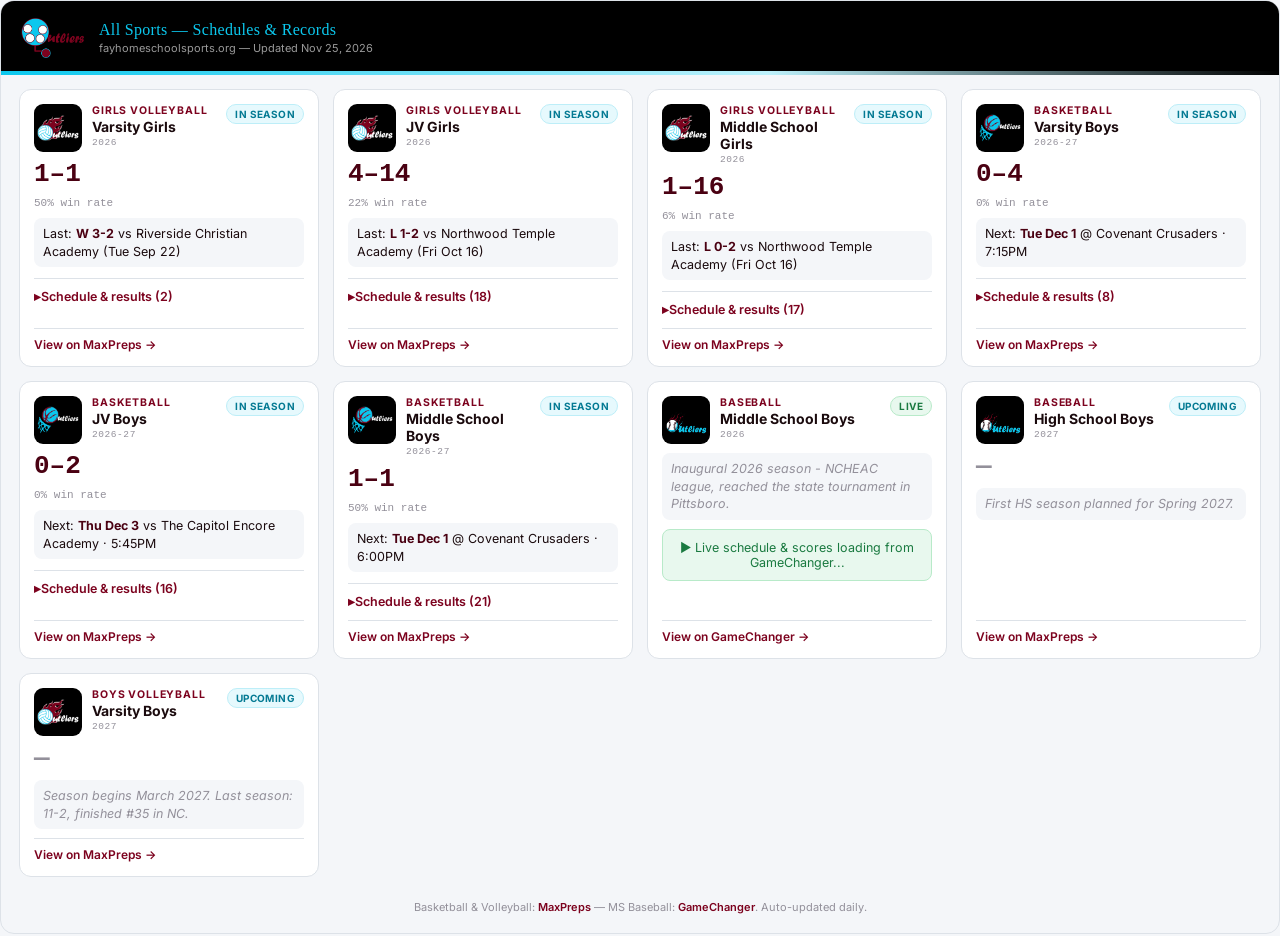
==== commit 9ae8cfd5: "Daily update 2026-11-25 20:19 UTC" ====
--- a/widget-all-sports.html
+++ b/widget-all-sports.html
@@ -59,7 +59,7 @@
   <img src="[data-uri]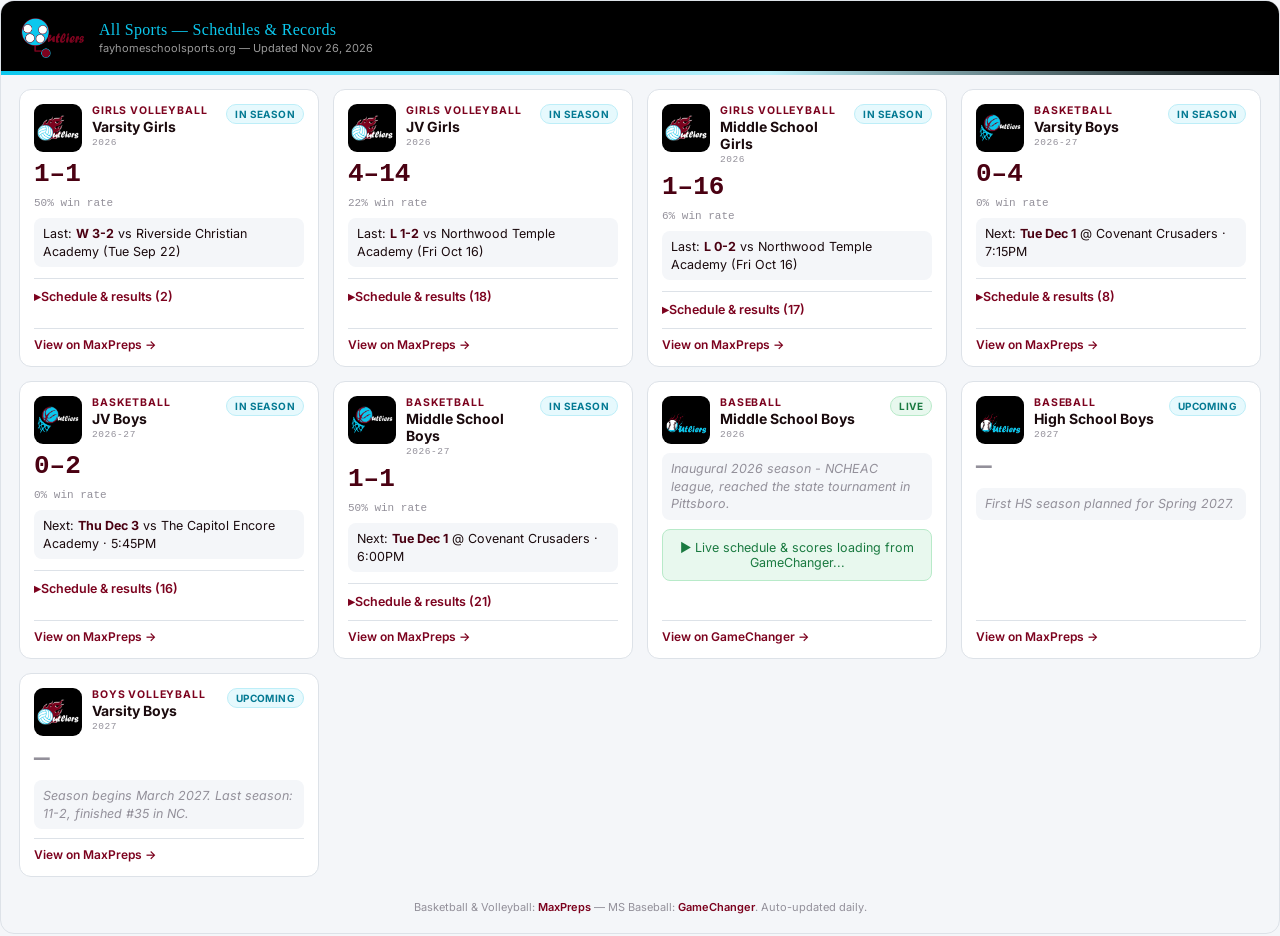
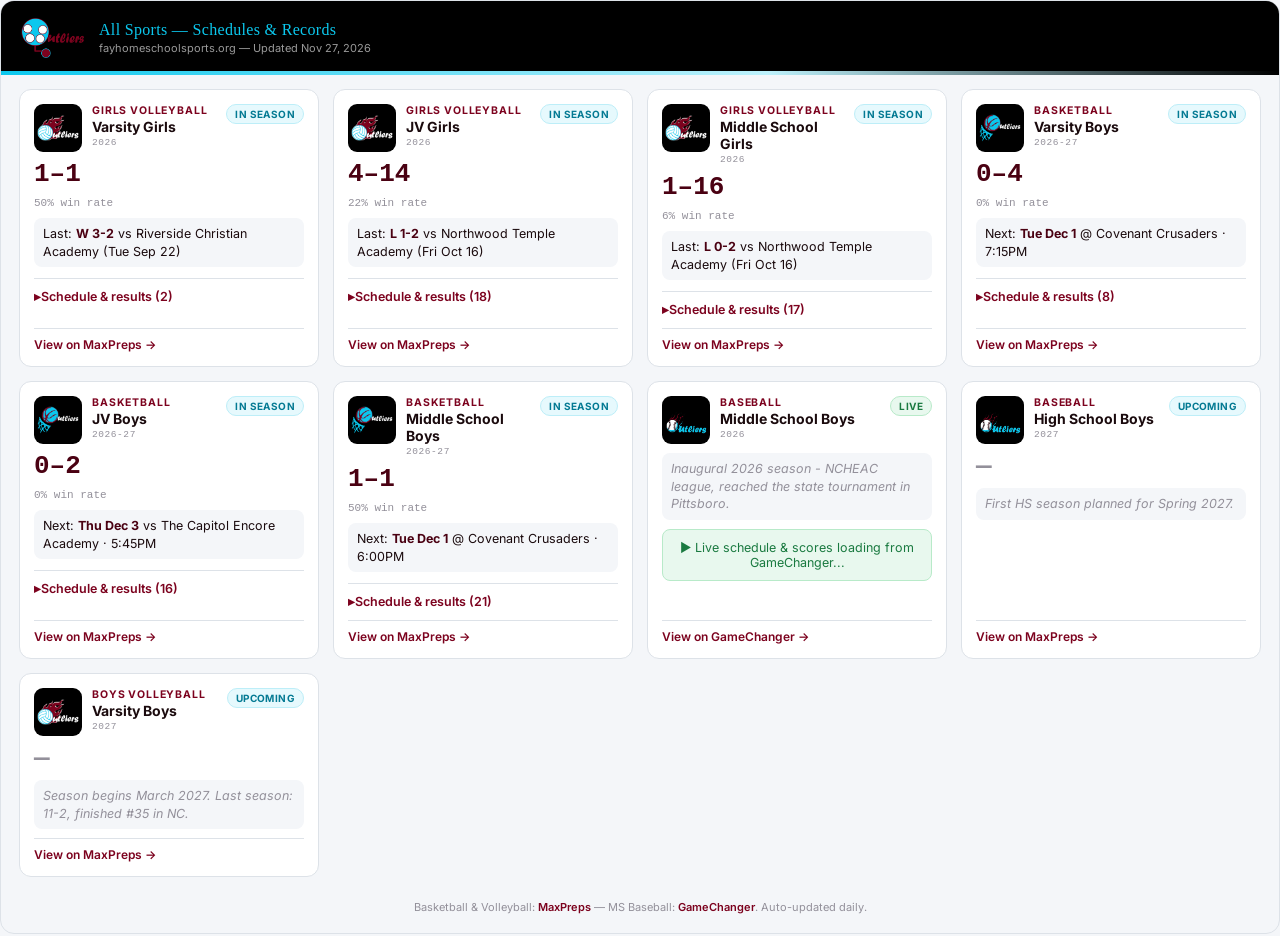
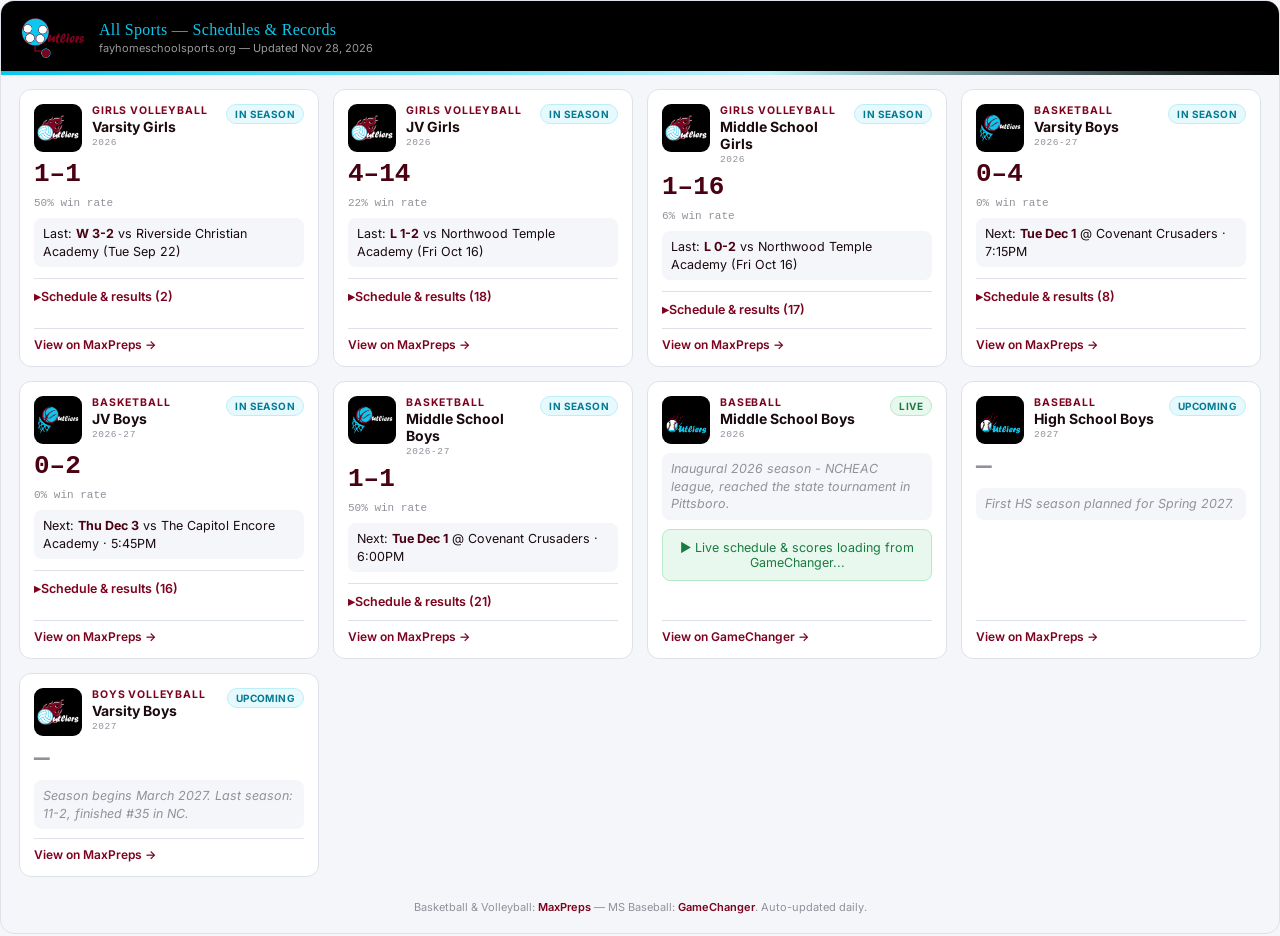
